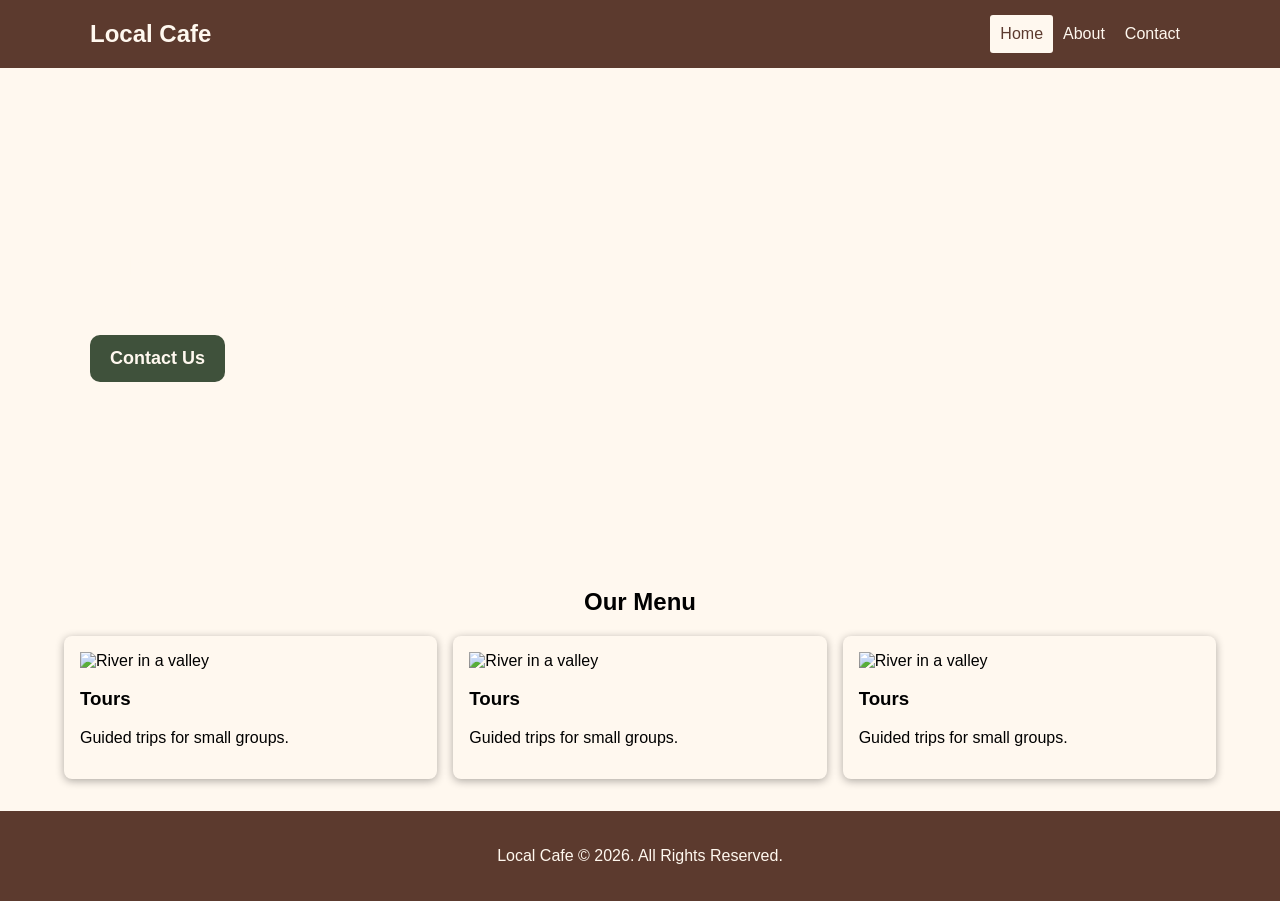
==== index.html @ a8c23d3f "compressed photos optimized the size of the photos and changed the text on the hero button" ====
<!doctype html>
<html lang="en">
  <head>
    <meta charset="UTF-8" />
    <meta name="viewport" content="width=device-width, initial-scale=1.0" />
    <title>Local Cafe - Home</title>
    <link rel="stylesheet" href="./css/style.css" />
  </head>
  <body>
    <header>
      <div class="container hdx-flex">
        <h2>
          <a href="index.html" class="logo">Local Cafe</a>
        </h2>

        <nav>
          <ul class="nx-flex">
            <li><a href="index.html" class="current">Home</a></li>
            <li><a href="about.html">About</a></li>
            <li><a href="contact.html">Contact</a></li>
          </ul>
        </nav>
      </div>
    </header>
    <main>
      <section id="hero">
        <div class="container hrx-flex">
          <div class="hero-content">
            <h1>Welcome to Local Cafe</h1>
            <p>Your local spot for great coffee and cosy space in Moorabbin</p>
            <a class="btn" href="contact.html">Contact Us</a>
          </div>
        </div>
      </section>
      <section id="menu">
        <h2 class="text-center">Our Menu</h2>
        <div class="card-grid">
          <div class="card">
            <img src="./images/long-black.png" alt="River in a valley" />
            <h3>Tours</h3>
            <p>Guided trips for small groups.</p>
          </div>

          <div class="card">
            <img src="./images/latte.png" alt="River in a valley" />
            <h3>Tours</h3>
            <p>Guided trips for small groups.</p>
          </div>
          <div class="card">
            <img src="./images/mocha.png" alt="River in a valley" />
            <h3>Tours</h3>
            <p>Guided trips for small groups.</p>
          </div>
        </div>
      </section>
    </main>
    <footer class="text-center">
      <p>Local Cafe &copy; 2026. All Rights Reserved.</p>
    </footer>
  </body>
</html>
---- css/style.css ----
:root {
  /* Colours */
  --primary-colour: #fff8ef;
  --complimentary-colour: #5c3a2e;
  --accent-colour: #3f513b;

  /* Font */
  --font-body: Arial, sans-serif;
  --font-size-base: 1rem;

  /* Spacing */
  --space-sm: 0.5rem;
  --space-md: 1rem;
  --space-lg: 2rem;

  /* Shape and layout */
  --radius: 0.5rem;
  --shadow: 0 2px 8px rgba(0, 0, 0, 0.322);
}

* {
  box-sizing: border-box;
}

body {
  margin: 0;
  font-family: var(--font-body);
  background-color: var(--primary-colour);

  display: flex;
  flex-direction: column;
  min-height: 100vh;
}

.container {
  max-width: 1100px;
  margin: 0 auto;
}

header {
  background-color: var(--complimentary-colour);
}

/* header h2 {
  margin: 0;
} */

header a {
  text-decoration: none;
  color: var(--primary-colour);
}

header ul {
  list-style-type: none;
  margin: 0;
  padding: 0;
}

header ul li a {
  display: block;
  border-radius: 3px;
  padding: 10px;
  &:hover,
  &.current {
    background-color: var(--primary-colour);
    color: var(--complimentary-colour);
  }
}

.nx-flex {
  display: flex;
  flex-direction: row;
}

main {
  flex-grow: 1;
}

footer {
  background-color: var(--complimentary-colour);
  color: var(--primary-colour);
  padding: 20px 0;
}

.text-center {
  text-align: center;
}

.hdx-flex {
  display: flex;
  flex-direction: row;
  justify-content: space-between;
  align-items: center;
}

.hrx-flex {
  display: flex;
  flex-direction: row;
  align-items: center;
  height: 100%;
}

/*Hero Styling*/
#hero {
  background: url('../images/hero.png') no-repeat center center/cover;
  height: 500px;
}

.hero-content {
  color: var(--primary-colour);
}

.hero-content h1 {
  margin-top: 0;
}
.btn {
  display: inline-block;
  text-decoration: none;
  background: var(--accent-colour);
  color: var(--primary-colour);
  border: none;
  padding: 13px 20px;
  font-size: 18px;
  font-weight: bold;
  cursor: pointer;
  border-radius: 10px;
}

.card-grid {
  display: grid;
  grid-template-columns: 1fr 1fr 1fr;
  gap: var(--space-md);

  width: 90%;
  max-width: var(--max-width);
  margin: 0 auto var(--space-lg);
}

.card {
  /* font-size: 1.5em; */
  padding: var(--space-md);
  /* background: var(--color-card); */
  border-radius: var(--radius);
  box-shadow: var(--shadow);
}

img {
  max-width: 100%;
  height: auto;
  display: block;
}
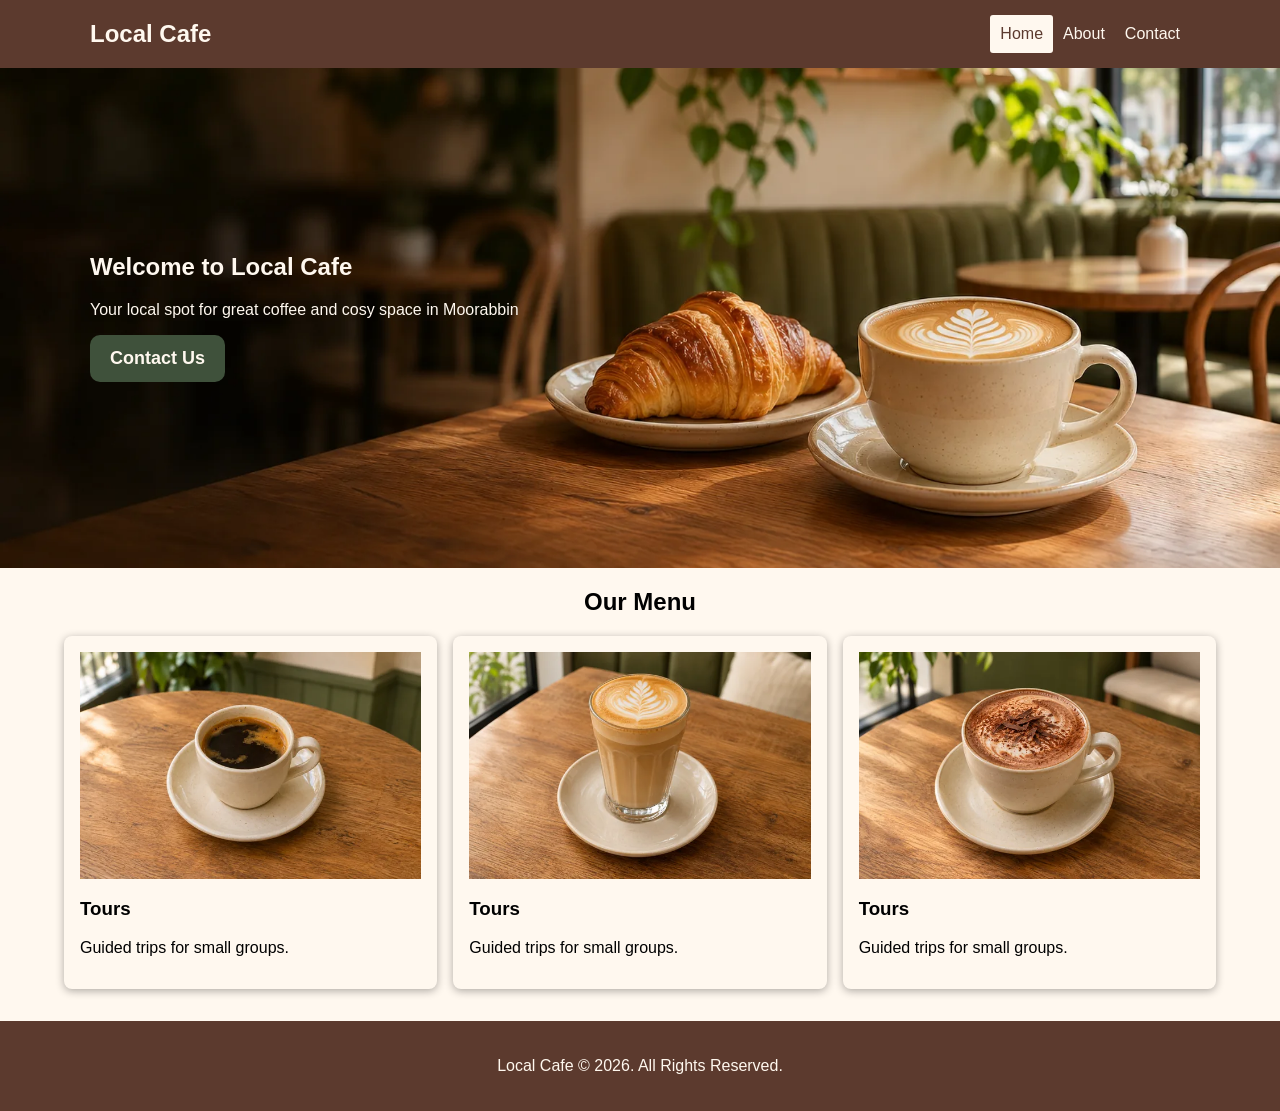
==== commit eb5fe4be: "Update index.html" ====
--- a/index.html
+++ b/index.html
@@ -36,18 +36,18 @@
         <h2 class="text-center">Our Menu</h2>
         <div class="card-grid">
           <div class="card">
-            <img src="./images/long-black.png" alt="River in a valley" />
+            <img src="./images/long-black.webp" alt="River in a valley" />
             <h3>Tours</h3>
             <p>Guided trips for small groups.</p>
           </div>
 
           <div class="card">
-            <img src="./images/latte.png" alt="River in a valley" />
+            <img src="./images/latte.webp" alt="River in a valley" />
             <h3>Tours</h3>
             <p>Guided trips for small groups.</p>
           </div>
           <div class="card">
-            <img src="./images/mocha.png" alt="River in a valley" />
+            <img src="./images/mocha.webp" alt="River in a valley" />
             <h3>Tours</h3>
             <p>Guided trips for small groups.</p>
           </div>
--- a/css/style.css
+++ b/css/style.css
@@ -102,7 +102,7 @@
 
 /*Hero Styling*/
 #hero {
-  background: url('../images/hero.png') no-repeat center center/cover;
+  background: url('../images/hero.webp') no-repeat center center/cover;
   height: 500px;
 }
 
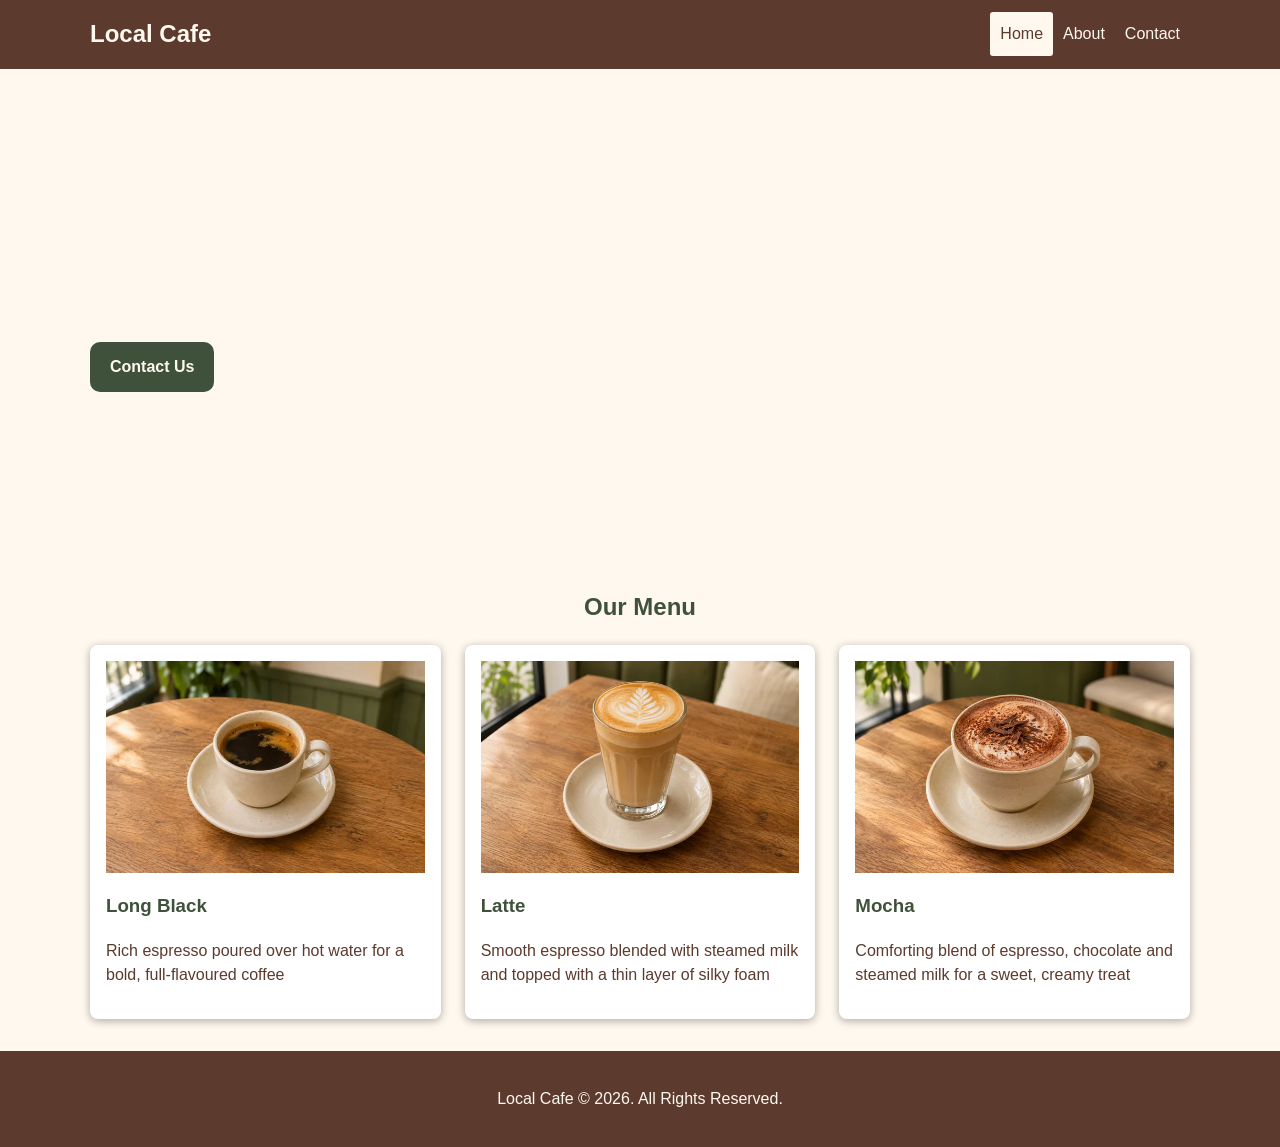
==== commit 19fdc8e2: "semi-final version of the website made major updates to index.html, about.html and contact.html" ====
--- a/index.html
+++ b/index.html
@@ -8,7 +8,7 @@
   </head>
   <body>
     <header>
-      <div class="container hdx-flex">
+      <div class="site-container hdx-flex">
         <h2>
           <a href="index.html" class="logo">Local Cafe</a>
         </h2>
@@ -24,7 +24,7 @@
     </header>
     <main>
       <section id="hero">
-        <div class="container hrx-flex">
+        <div class="site-container hrx-flex">
           <div class="hero-content">
             <h1>Welcome to Local Cafe</h1>
             <p>Your local spot for great coffee and cosy space in Moorabbin</p>
@@ -32,24 +32,28 @@
           </div>
         </div>
       </section>
-      <section id="menu">
+      <section id="menu" class="site-container">
         <h2 class="text-center">Our Menu</h2>
         <div class="card-grid">
           <div class="card">
-            <img src="./images/long-black.webp" alt="River in a valley" />
-            <h3>Tours</h3>
-            <p>Guided trips for small groups.</p>
+            <img src="./images/long-black.webp" alt="long black" />
+            <h3>Long Black</h3>
+            <p>Rich espresso poured over hot water for a bold, full-flavoured coffee</p>
           </div>
 
           <div class="card">
-            <img src="./images/latte.webp" alt="River in a valley" />
-            <h3>Tours</h3>
-            <p>Guided trips for small groups.</p>
+            <img src="./images/latte.webp" alt="latte" />
+            <h3>Latte</h3>
+            <p>
+              Smooth espresso blended with steamed milk and topped with a thin layer of silky foam
+            </p>
           </div>
           <div class="card">
-            <img src="./images/mocha.webp" alt="River in a valley" />
-            <h3>Tours</h3>
-            <p>Guided trips for small groups.</p>
+            <img src="./images/mocha.webp" alt="mocha" />
+            <h3>Mocha</h3>
+            <p>
+              Comforting blend of espresso, chocolate and steamed milk for a sweet, creamy treat
+            </p>
           </div>
         </div>
       </section>
--- a/css/style.css
+++ b/css/style.css
@@ -3,6 +3,7 @@
   --primary-colour: #fff8ef;
   --complimentary-colour: #5c3a2e;
   --accent-colour: #3f513b;
+  --button-hover: #2f3e2c;
 
   /* Font */
   --font-body: Arial, sans-serif;
@@ -25,14 +26,23 @@
 body {
   margin: 0;
   font-family: var(--font-body);
+  font-size: 1rem;
+  line-height: 1.5;
+  font-weight: 400;
   background-color: var(--primary-colour);
-
-  display: flex;
-  flex-direction: column;
+  color: var(--complimentary-colour);
+
+  /* display: flex;
+  flex-direction: column; */
   min-height: 100vh;
 }
 
-.container {
+main h1,
+main h2,
+main h3 {
+  color: var(--accent-colour);
+}
+.site-container {
   max-width: 1100px;
   margin: 0 auto;
 }
@@ -41,9 +51,12 @@
   background-color: var(--complimentary-colour);
 }
 
-/* header h2 {
-  margin: 0;
-} */
+header h2 {
+  margin: 20px 0;
+  font-size: 24px;
+  font-weight: bold;
+  line-height: 1.2;
+}
 
 header a {
   text-decoration: none;
@@ -65,21 +78,12 @@
     background-color: var(--primary-colour);
     color: var(--complimentary-colour);
   }
+  line-height: 1.5;
 }
 
 .nx-flex {
   display: flex;
   flex-direction: row;
-}
-
-main {
-  flex-grow: 1;
-}
-
-footer {
-  background-color: var(--complimentary-colour);
-  color: var(--primary-colour);
-  padding: 20px 0;
 }
 
 .text-center {
@@ -100,9 +104,19 @@
   height: 100%;
 }
 
+main {
+  flex-grow: 1;
+}
+
+footer {
+  background-color: var(--complimentary-colour);
+  color: var(--primary-colour);
+  padding: 20px 0;
+}
+
 /*Hero Styling*/
 #hero {
-  background: url('../images/hero.webp') no-repeat center center/cover;
+  background: url('../images/hero.png') no-repeat center center/cover;
   height: 500px;
 }
 
@@ -112,6 +126,7 @@
 
 .hero-content h1 {
   margin-top: 0;
+  color: var(--primary-colour);
 }
 .btn {
   display: inline-block;
@@ -120,18 +135,22 @@
   color: var(--primary-colour);
   border: none;
   padding: 13px 20px;
-  font-size: 18px;
+  font-size: 1rem;
   font-weight: bold;
   cursor: pointer;
   border-radius: 10px;
 }
 
+.btn:hover {
+  background-color: var(--button-hover);
+}
+
 .card-grid {
   display: grid;
   grid-template-columns: 1fr 1fr 1fr;
-  gap: var(--space-md);
-
-  width: 90%;
+  gap: 24px;
+
+  /* width: 90%; */
   max-width: var(--max-width);
   margin: 0 auto var(--space-lg);
 }
@@ -142,10 +161,291 @@
   /* background: var(--color-card); */
   border-radius: var(--radius);
   box-shadow: var(--shadow);
-}
-
-img {
-  max-width: 100%;
+  background-color: white;
+}
+
+.card img {
+  width: 100%;
   height: auto;
   display: block;
 }
+
+.site-container {
+  max-width: 1100px;
+  margin: 0 auto;
+}
+
+.text-center {
+  text-align: center;
+}
+
+/* ======================================================================================================================================= */
+
+/* About page */
+.about-page {
+  padding: 40px 0;
+}
+
+.about-page .about-section {
+  margin-bottom: 40px;
+}
+
+.about-page .about-section-title {
+  margin: 0 0 24px;
+  text-align: center;
+  font-size: 1.75rem;
+  font-weight: 700;
+  line-height: 1.2;
+}
+
+/* Three feature cards */
+.about-page .about-features {
+  display: grid;
+  grid-template-columns: repeat(3, minmax(0, 1fr));
+  gap: 24px;
+}
+
+.about-page .about-feature {
+  padding: 14px;
+  background-color: #fff;
+  border-radius: var(--radius);
+  box-shadow: var(--shadow);
+}
+
+.about-page .about-feature img {
+  display: block;
+  width: 100%;
+  height: auto;
+  aspect-ratio: 3 / 2;
+  object-fit: cover;
+  border-radius: 4px;
+}
+
+.about-page .about-feature-copy {
+  padding: 16px 8px 8px;
+}
+
+.about-page .about-feature-copy h2 {
+  margin: 0 0 10px;
+  font-size: 1.1rem;
+  font-weight: 700;
+  line-height: 1.3;
+}
+
+.about-page .about-feature-copy p {
+  margin: 0;
+}
+
+/* Stack the visit panels vertically */
+.about-page .about-visit-stack {
+  display: flex;
+  flex-direction: column;
+  gap: 32px;
+}
+
+.about-page .about-panel {
+  padding: 28px;
+  background-color: #fff;
+  border-radius: var(--radius);
+  box-shadow: var(--shadow);
+}
+
+.about-page .about-panel h3 {
+  margin: 0;
+  font-size: 1.5rem;
+  font-weight: 700;
+  line-height: 1.2;
+  text-align: center;
+}
+
+/* Compact, centred opening-hours panel */
+.about-page .about-hours-panel {
+  width: 100%;
+  max-width: 650px;
+  margin: 0 auto;
+}
+
+.about-page .about-hours-table {
+  width: 100%;
+  max-width: 500px;
+  margin: 24px auto 0;
+  border-collapse: collapse;
+}
+
+.about-page .about-hours-table th,
+.about-page .about-hours-table td {
+  padding: 14px 0;
+  border-top: 1px solid #d8cabc;
+  /* vertical-align: top; */
+}
+
+.about-page .about-hours-table th {
+  padding-right: 16px;
+  text-align: left;
+  font-weight: 400;
+}
+
+.about-page .about-hours-table td {
+  text-align: right;
+}
+
+.about-page .about-hours-table tr:last-child th,
+.about-page .about-hours-table tr:last-child td {
+  border-bottom: 1px solid #d8cabc;
+}
+
+.about-page .about-welcome {
+  margin: 24px 0 0;
+  text-align: center;
+}
+
+/* Location panel */
+.about-page .about-location-panel {
+  text-align: center;
+}
+
+.about-page .about-location-panel p {
+  margin: 12px 0 20px;
+}
+
+/* Preserve the map image without stretching or cropping */
+.about-page .about-map {
+  display: block;
+  width: 100%;
+  max-width: 750px;
+  height: auto;
+  margin: 0 auto 24px;
+  border-radius: var(--radius);
+}
+
+/* Community link */
+.about-page .about-community {
+  padding: 24px;
+  background-color: #edeedf;
+  border-radius: var(--radius);
+  text-align: center;
+}
+
+.about-page .about-community h2 {
+  margin: 0 0 12px;
+  font-size: 1.5rem;
+  line-height: 1.3;
+}
+
+.about-page .about-community p {
+  margin: 0;
+}
+
+.about-page .about-community a {
+  color: var(--complimentary-colour);
+  font-weight: 700;
+  text-underline-offset: 3px;
+}
+
+/* ======================================================================================= */
+
+/* Centred contact content */
+.contact-section {
+  max-width: 650px;
+  padding: 40px 0;
+}
+
+.contact-section h1 {
+  margin: 0 0 12px;
+  text-align: center;
+  font-size: 2rem;
+  line-height: 1.2;
+}
+
+.contact-intro {
+  margin: 0 0 28px;
+  text-align: center;
+}
+
+/* Contact details and form panels */
+.contact-details,
+.contact-form-panel {
+  padding: 28px;
+  background-color: #fff;
+  border-radius: var(--radius);
+  box-shadow: var(--shadow);
+}
+
+.contact-details {
+  margin-bottom: 24px;
+  text-align: center;
+}
+
+.contact-section h2 {
+  margin: 0 0 24px;
+  font-size: 1.5rem;
+  line-height: 1.2;
+}
+
+/* add 20px between contact details (phone & email) without adding extra space above phone */
+.contact-detail + .contact-detail {
+  margin-top: 20px;
+}
+
+.contact-detail h3 {
+  margin: 0 0 6px;
+  font-size: 1rem;
+}
+
+.contact-detail a {
+  color: var(--complimentary-colour);
+  overflow-wrap: anywhere;
+  text-underline-offset: 3px;
+}
+
+/* Form layout */
+.enquiry-form {
+  display: grid;
+  gap: 20px;
+  margin-bottom: 20px;
+}
+
+.enquiry-form label {
+  display: block;
+  margin-bottom: 8px;
+  font-weight: bold;
+}
+
+.enquiry-form input,
+.enquiry-form textarea {
+  display: block;
+  width: 100%;
+  padding: 12px;
+  border: 1px solid var(--complimentary-colour);
+  border-radius: 5px;
+  background-color: var(--primary-colour);
+  color: var(--complimentary-colour);
+}
+
+.contact-detail p {
+  margin: 0;
+}
+
+/* =========================================================================================================== */
+
+/* Smaller screens */
+
+@media (max-width: 768px) {
+  header {
+    padding: 20px;
+  }
+  .hdx-flex,
+  .nx-flex {
+    display: flex;
+    flex-direction: column;
+    text-align: center;
+  }
+
+  /* header nav {
+    width: 100%;
+  } */
+
+  .card-grid {
+    grid-template-columns: 1fr;
+  }
+}
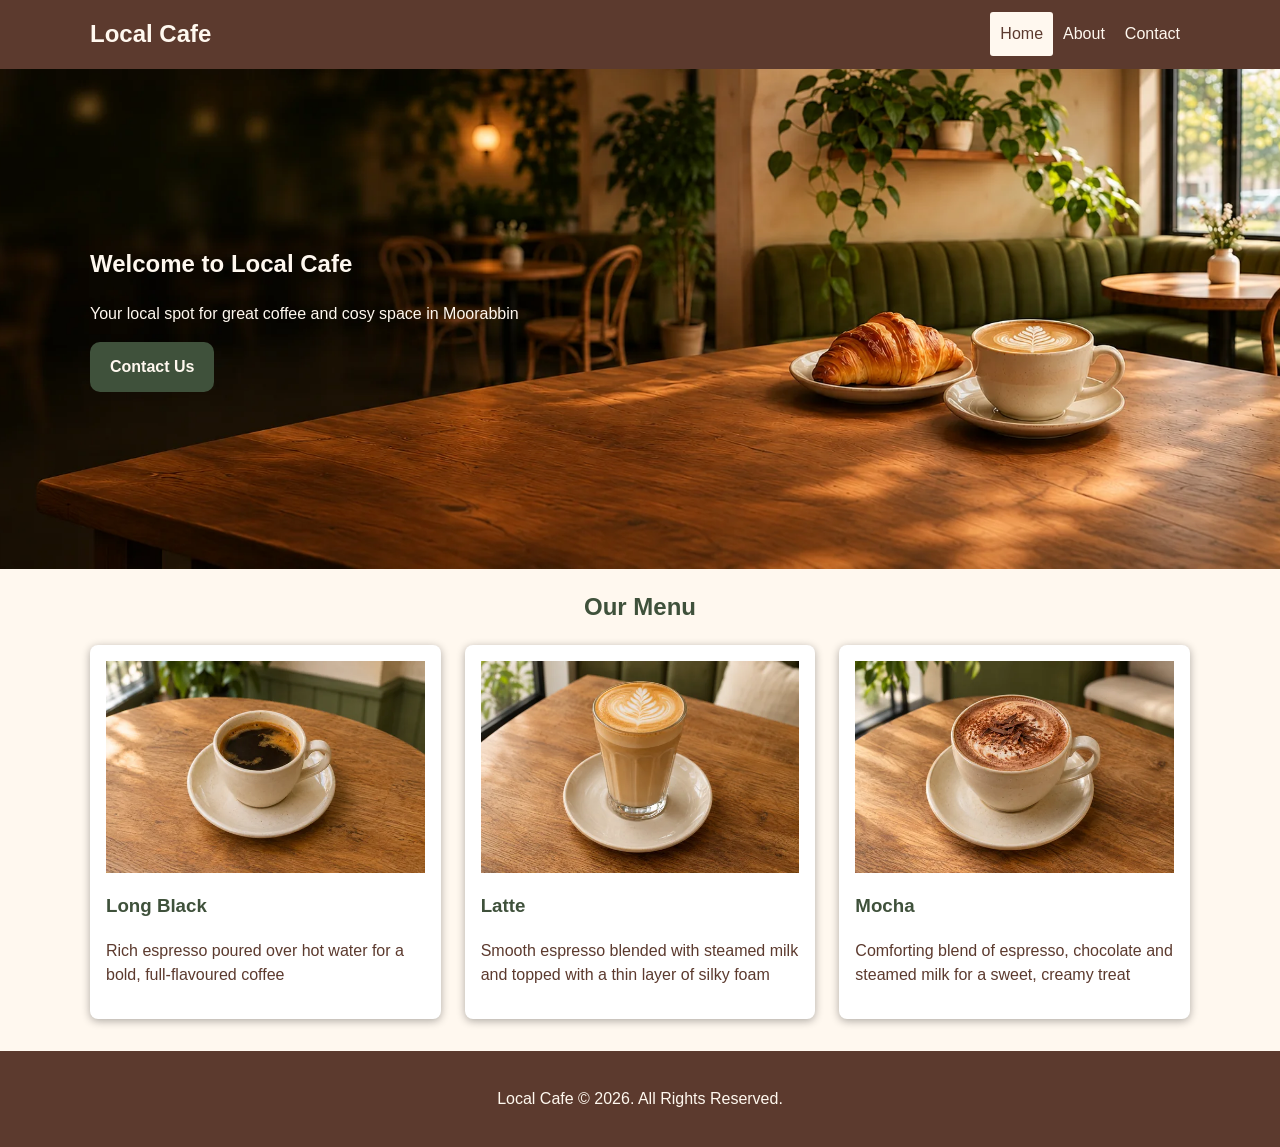
==== commit 50784051: "code cleanup cleaned up code in the html files and css file" ====
--- a/index.html
+++ b/index.html
@@ -8,7 +8,7 @@
   </head>
   <body>
     <header>
-      <div class="site-container hdx-flex">
+      <div class="container hdx-flex">
         <h2>
           <a href="index.html" class="logo">Local Cafe</a>
         </h2>
@@ -24,7 +24,7 @@
     </header>
     <main>
       <section id="hero">
-        <div class="site-container hrx-flex">
+        <div class="container hrx-flex">
           <div class="hero-content">
             <h1>Welcome to Local Cafe</h1>
             <p>Your local spot for great coffee and cosy space in Moorabbin</p>
@@ -32,8 +32,8 @@
           </div>
         </div>
       </section>
-      <section id="menu" class="site-container">
-        <h2 class="text-center">Our Menu</h2>
+      <section id="menu" class="container">
+        <h2>Our Menu</h2>
         <div class="card-grid">
           <div class="card">
             <img src="./images/long-black.webp" alt="long black" />
@@ -58,7 +58,7 @@
         </div>
       </section>
     </main>
-    <footer class="text-center">
+    <footer>
       <p>Local Cafe &copy; 2026. All Rights Reserved.</p>
     </footer>
   </body>
--- a/css/style.css
+++ b/css/style.css
@@ -1,9 +1,10 @@
 :root {
   /* Colours */
   --primary-colour: #fff8ef;
-  --complimentary-colour: #5c3a2e;
+  --complementary-colour: #5c3a2e;
   --accent-colour: #3f513b;
   --button-hover: #2f3e2c;
+  --card-colour: #ffffff;
 
   /* Font */
   --font-body: Arial, sans-serif;
@@ -26,34 +27,36 @@
 body {
   margin: 0;
   font-family: var(--font-body);
-  font-size: 1rem;
+  font-size: var(--font-size-base);
   line-height: 1.5;
   font-weight: 400;
   background-color: var(--primary-colour);
-  color: var(--complimentary-colour);
-
-  /* display: flex;
-  flex-direction: column; */
+  color: var(--complementary-colour);
+
+  display: flex;
+  flex-direction: column;
   min-height: 100vh;
 }
 
-main h1,
-main h2,
-main h3 {
-  color: var(--accent-colour);
-}
-.site-container {
+main {
+  flex-grow: 1;
+}
+
+.container {
   max-width: 1100px;
   margin: 0 auto;
 }
 
+/* ================================================================== */
+
+/* header styling */
 header {
-  background-color: var(--complimentary-colour);
+  background-color: var(--complementary-colour);
 }
 
 header h2 {
   margin: 20px 0;
-  font-size: 24px;
+  font-size: 1.5rem;
   font-weight: bold;
   line-height: 1.2;
 }
@@ -76,7 +79,7 @@
   &:hover,
   &.current {
     background-color: var(--primary-colour);
-    color: var(--complimentary-colour);
+    color: var(--complementary-colour);
   }
   line-height: 1.5;
 }
@@ -104,19 +107,27 @@
   height: 100%;
 }
 
-main {
-  flex-grow: 1;
-}
-
+/* footer styling */
 footer {
-  background-color: var(--complimentary-colour);
+  background-color: var(--complementary-colour);
   color: var(--primary-colour);
   padding: 20px 0;
-}
+  text-align: center;
+}
+
+/* main styling */
+
+main h1,
+main h2,
+main h3 {
+  color: var(--accent-colour);
+}
+
+/* Home page */
 
 /*Hero Styling*/
 #hero {
-  background: url('../images/hero.png') no-repeat center center/cover;
+  background: url('../images/hero.webp') no-repeat center center/cover;
   height: 500px;
 }
 
@@ -145,23 +156,23 @@
   background-color: var(--button-hover);
 }
 
+#menu h2 {
+  text-align: center;
+}
+
 .card-grid {
   display: grid;
   grid-template-columns: 1fr 1fr 1fr;
   gap: 24px;
 
-  /* width: 90%; */
-  max-width: var(--max-width);
   margin: 0 auto var(--space-lg);
 }
 
 .card {
-  /* font-size: 1.5em; */
   padding: var(--space-md);
-  /* background: var(--color-card); */
   border-radius: var(--radius);
   box-shadow: var(--shadow);
-  background-color: white;
+  background-color: var(--card-colour);
 }
 
 .card img {
@@ -170,15 +181,6 @@
   display: block;
 }
 
-.site-container {
-  max-width: 1100px;
-  margin: 0 auto;
-}
-
-.text-center {
-  text-align: center;
-}
-
 /* ======================================================================================================================================= */
 
 /* About page */
@@ -196,44 +198,6 @@
   font-size: 1.75rem;
   font-weight: 700;
   line-height: 1.2;
-}
-
-/* Three feature cards */
-.about-page .about-features {
-  display: grid;
-  grid-template-columns: repeat(3, minmax(0, 1fr));
-  gap: 24px;
-}
-
-.about-page .about-feature {
-  padding: 14px;
-  background-color: #fff;
-  border-radius: var(--radius);
-  box-shadow: var(--shadow);
-}
-
-.about-page .about-feature img {
-  display: block;
-  width: 100%;
-  height: auto;
-  aspect-ratio: 3 / 2;
-  object-fit: cover;
-  border-radius: 4px;
-}
-
-.about-page .about-feature-copy {
-  padding: 16px 8px 8px;
-}
-
-.about-page .about-feature-copy h2 {
-  margin: 0 0 10px;
-  font-size: 1.1rem;
-  font-weight: 700;
-  line-height: 1.3;
-}
-
-.about-page .about-feature-copy p {
-  margin: 0;
 }
 
 /* Stack the visit panels vertically */
@@ -276,7 +240,6 @@
 .about-page .about-hours-table td {
   padding: 14px 0;
   border-top: 1px solid #d8cabc;
-  /* vertical-align: top; */
 }
 
 .about-page .about-hours-table th {
@@ -308,7 +271,6 @@
   margin: 12px 0 20px;
 }
 
-/* Preserve the map image without stretching or cropping */
 .about-page .about-map {
   display: block;
   width: 100%;
@@ -337,14 +299,14 @@
 }
 
 .about-page .about-community a {
-  color: var(--complimentary-colour);
+  color: var(--complementary-colour);
   font-weight: 700;
   text-underline-offset: 3px;
 }
 
 /* ======================================================================================= */
 
-/* Centred contact content */
+/* Contact page */
 .contact-section {
   max-width: 650px;
   padding: 40px 0;
@@ -366,7 +328,7 @@
 .contact-details,
 .contact-form-panel {
   padding: 28px;
-  background-color: #fff;
+  background-color: var(--card-colour);
   border-radius: var(--radius);
   box-shadow: var(--shadow);
 }
@@ -393,7 +355,7 @@
 }
 
 .contact-detail a {
-  color: var(--complimentary-colour);
+  color: var(--complementary-colour);
   overflow-wrap: anywhere;
   text-underline-offset: 3px;
 }
@@ -416,10 +378,10 @@
   display: block;
   width: 100%;
   padding: 12px;
-  border: 1px solid var(--complimentary-colour);
+  border: 1px solid var(--complementary-colour);
   border-radius: 5px;
   background-color: var(--primary-colour);
-  color: var(--complimentary-colour);
+  color: var(--complementary-colour);
 }
 
 .contact-detail p {
@@ -434,6 +396,7 @@
   header {
     padding: 20px;
   }
+
   .hdx-flex,
   .nx-flex {
     display: flex;
@@ -441,11 +404,12 @@
     text-align: center;
   }
 
-  /* header nav {
-    width: 100%;
-  } */
+  .hero-content {
+    padding: 40px;
+  }
 
   .card-grid {
     grid-template-columns: 1fr;
+    padding: 40px;
   }
 }
